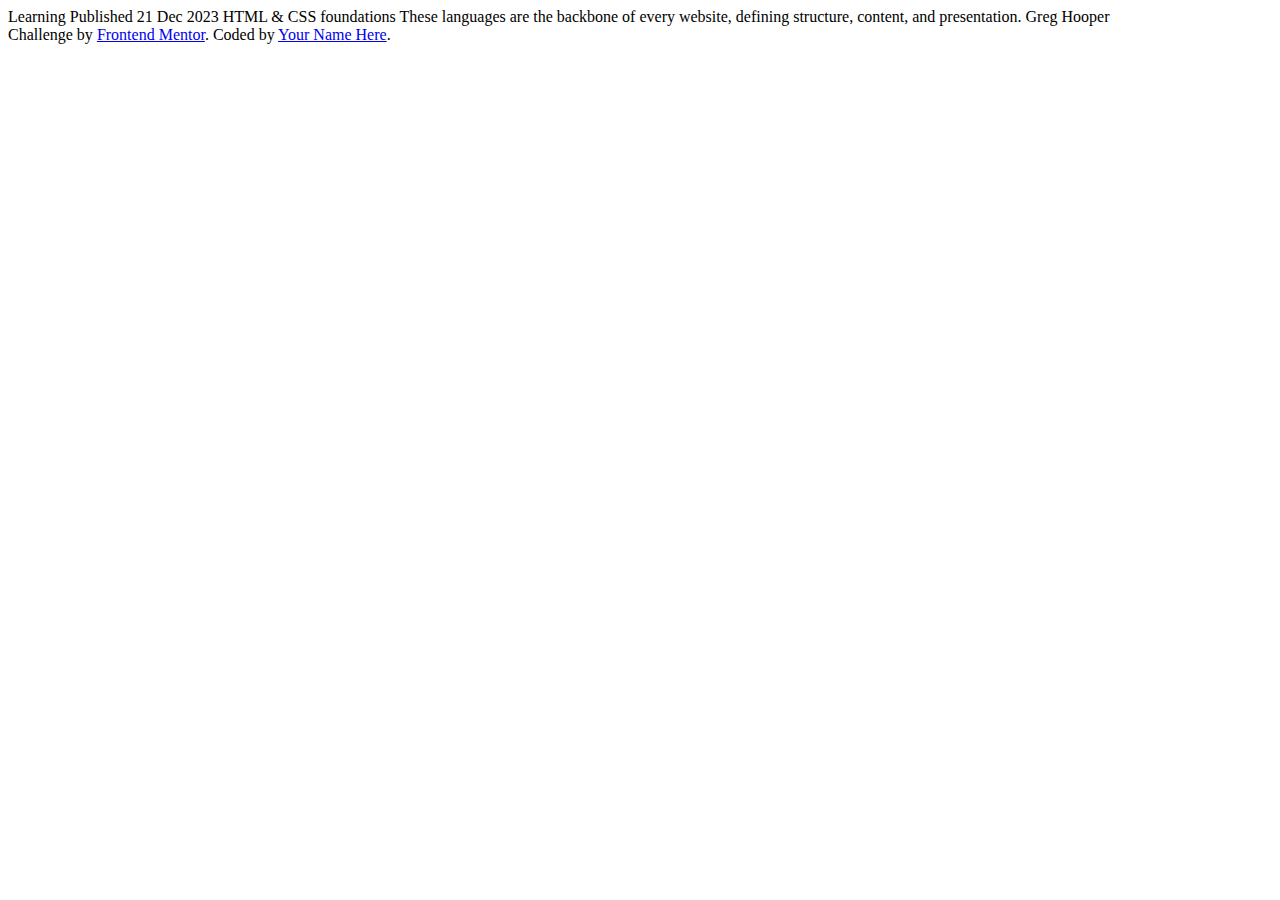
==== app/index.html @ c486460d "Initial commit" ====
<!DOCTYPE html>
<html lang="en">
<head>
  <meta charset="UTF-8">
  <meta name="viewport" content="width=device-width, initial-scale=1.0"> <!-- displays site properly based on user's device -->

  <link rel="icon" type="image/png" sizes="32x32" href="/public/assets/images/favicon-32x32.ico">
  
  <title>Frontend Mentor | Blog preview card</title>
</head>
<body>

  Learning

  Published 21 Dec 2023

  HTML & CSS foundations

  These languages are the backbone of every website, defining structure, content, and presentation.

  Greg Hooper
  
  <div class="attribution">
    Challenge by <a href="https://www.frontendmentor.io?ref=challenge" target="_blank">Frontend Mentor</a>. 
    Coded by <a href="#">Your Name Here</a>.
  </div>
</body>
</html>
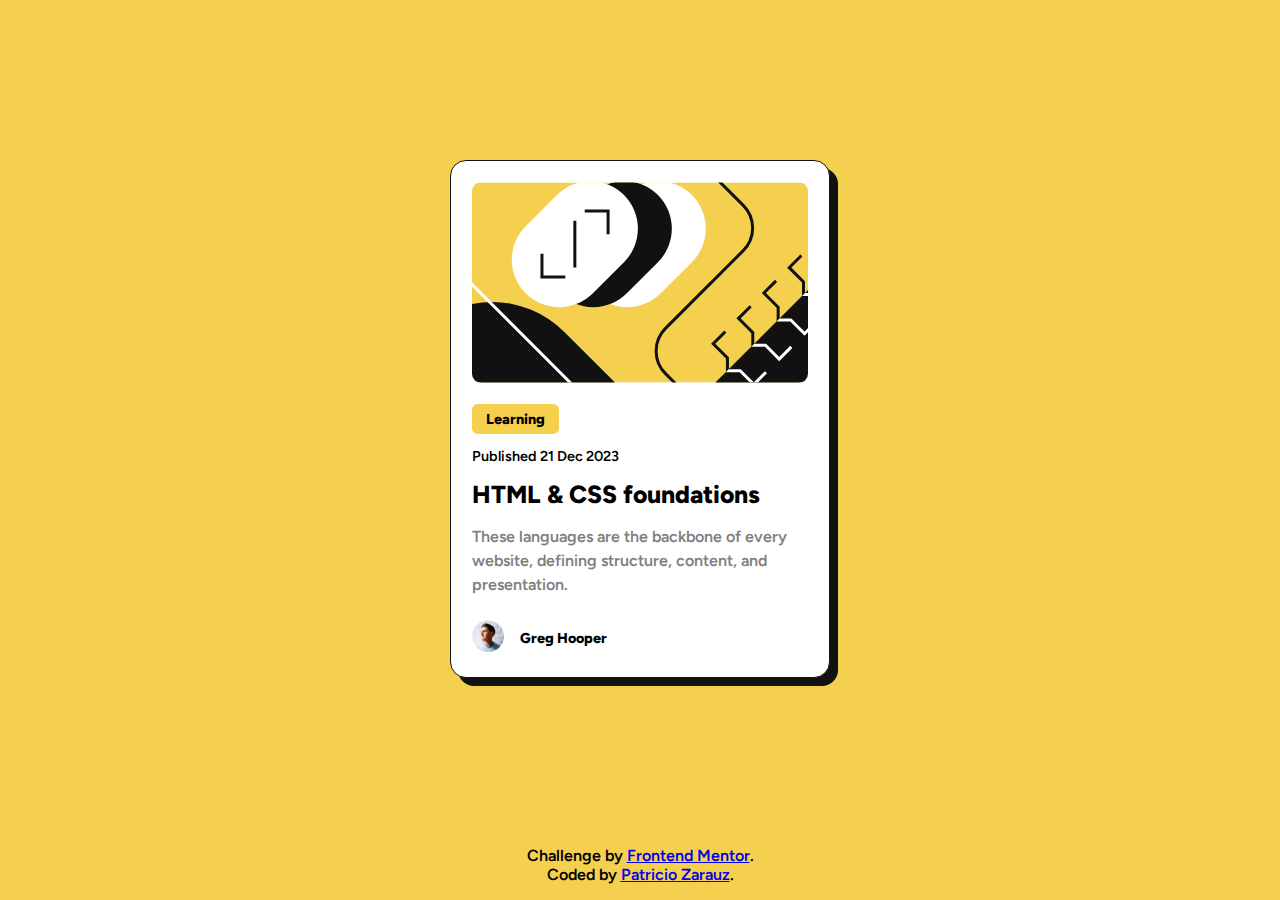
==== commit fd24ff05: "Updated styles, added fallbak png and updated gitignore" ====
--- a/app/index.html
+++ b/app/index.html
@@ -1,28 +1,70 @@
 <!DOCTYPE html>
 <html lang="en">
-<head>
-  <meta charset="UTF-8">
-  <meta name="viewport" content="width=device-width, initial-scale=1.0"> <!-- displays site properly based on user's device -->
+  <head>
+    <meta charset="UTF-8" />
+    <meta name="viewport" content="width=device-width, initial-scale=1.0" />
+    <!-- displays site properly based on user's device -->
 
-  <link rel="icon" type="image/png" sizes="32x32" href="/public/assets/images/favicon-32x32.ico">
-  
-  <title>Frontend Mentor | Blog preview card</title>
-</head>
-<body>
+    <link
+      rel="icon"
+      type="image/png"
+      sizes="32x32"
+      href="/public/assets/images/favicon-32x32.ico"
+    />
+    <link rel="stylesheet" href="/public/stylesheets/index.css" />
 
-  Learning
+    <title>Frontend Mentor | Blog preview card</title>
+  </head>
+  <body>
+    <main>
+      <div class="card">
+        <img
+          class="card-cover"
+          src="/public/assets/images/illustration-article.svg"
+          alt="HTML & CSS foundations, blog cover image"
+          role="img"
+        />
+        <div class="card-content">
+          <ul class="card-tag-list">
+            <li class="card-tag-item">
+              <h5>Learning</h5>
+            </li>
+          </ul>
+          <span class="card-date">Published 21 Dec 2023</span>
+          <a href="#" target="_blank"><h3>HTML & CSS foundations</h3></a>
+          <p>
+            These languages are the backbone of every website, defining
+            structure, content, and presentation.
+          </p>
+          <div class="card-author">
+            <picture>
+              <source
+                src="/public/assets/images/image-avatar.webp"
+                type="image/webp"
+              />
+              <source
+                src="/public/assets/images/image-avatar.png"
+                type="image/png"
+              />
+              <img
+                src="/public/assets/images/image-avatar.png"
+                alt="Author's account photo"
+              />
+            </picture>
+            <h5 class="card-author-name">Greg Hooper</h5>
+          </div>
+        </div>
+      </div>
+    </main>
 
-  Published 21 Dec 2023
-
-  HTML & CSS foundations
-
-  These languages are the backbone of every website, defining structure, content, and presentation.
-
-  Greg Hooper
-  
-  <div class="attribution">
-    Challenge by <a href="https://www.frontendmentor.io?ref=challenge" target="_blank">Frontend Mentor</a>. 
-    Coded by <a href="#">Your Name Here</a>.
-  </div>
-</body>
-</html>+    <footer>
+      <p>
+        Challenge by
+        <a href="https://www.frontendmentor.io?ref=challenge" target="_blank"
+          >Frontend Mentor</a
+        >.
+      </p>
+      <p>Coded by <a href="#">Patricio Zarauz</a>.</p>
+    </footer>
+  </body>
+</html>
--- a/public/stylesheets/index.css
+++ b/public/stylesheets/index.css
@@ -0,0 +1,90 @@
+@font-face {
+  font-family: "Figtree";
+  src: url("/public/assets/fonts/Figtree-SemiBold.ttf");
+  font-weight: 500; }
+@font-face {
+  font-family: "Figtree";
+  src: url("/public/assets/fonts/Figtree-ExtraBold.ttf");
+  font-weight: 800; }
+* {
+  font-family: "Figtree", sans-serif;
+  font-optical-sizing: auto;
+  font-style: normal;
+  font-size: 16px;
+  margin: 0;
+  padding: 0; }
+
+body {
+  margin: 1rem;
+  height: calc(100vh - 2rem);
+  display: grid;
+  grid-template-areas: "header" "footer";
+  grid-template-rows: 1fr min-content;
+  gap: 1.5rem;
+  background-color: #f4d04e; }
+
+h3 {
+  font-size: 1.55rem; }
+
+h5 {
+  font-size: 0.9rem; }
+
+main {
+  grid-area: header;
+  display: flex;
+  align-items: center;
+  justify-content: center; }
+
+footer {
+  grid-area: footer;
+  text-align: center; }
+
+.card:hover {
+  box-shadow: 0.8rem 0.8rem #121212; }
+
+.card {
+  width: min-content;
+  background-color: white;
+  padding: 1.3rem;
+  border: #121212 solid 0.1rem;
+  border-radius: 1rem;
+  box-shadow: 0.5rem 0.5rem #121212;
+  display: flex;
+  flex-direction: column;
+  gap: 1.3rem; }
+  .card img.card-cover {
+    border-radius: 0.6rem; }
+  .card .card-content {
+    display: flex;
+    flex-direction: column;
+    gap: 0.8rem; }
+    .card .card-content .card-date {
+      font-size: 0.9rem;
+      margin-bottom: 0.1rem; }
+    .card .card-content a {
+      text-decoration: none;
+      color: inherit; }
+      .card .card-content a :hover {
+        color: #f4d04e; }
+    .card .card-content p {
+      color: gray;
+      margin-top: 0.2rem;
+      margin-bottom: 0.6rem;
+      line-height: 1.5rem; }
+    .card .card-content .card-tag-list {
+      list-style-type: none; }
+      .card .card-content .card-tag-list .card-tag-item {
+        width: min-content;
+        border: transparent solid;
+        border-radius: 0.35rem;
+        background-color: #f4d04e;
+        padding: 0.2rem 0.7rem; }
+    .card .card-content .card-author {
+      display: flex;
+      gap: 1rem;
+      align-items: center; }
+      .card .card-content .card-author img {
+        width: 2rem;
+        aspect-ratio: 1/1; }
+
+/*# sourceMappingURL=index.css.map */
